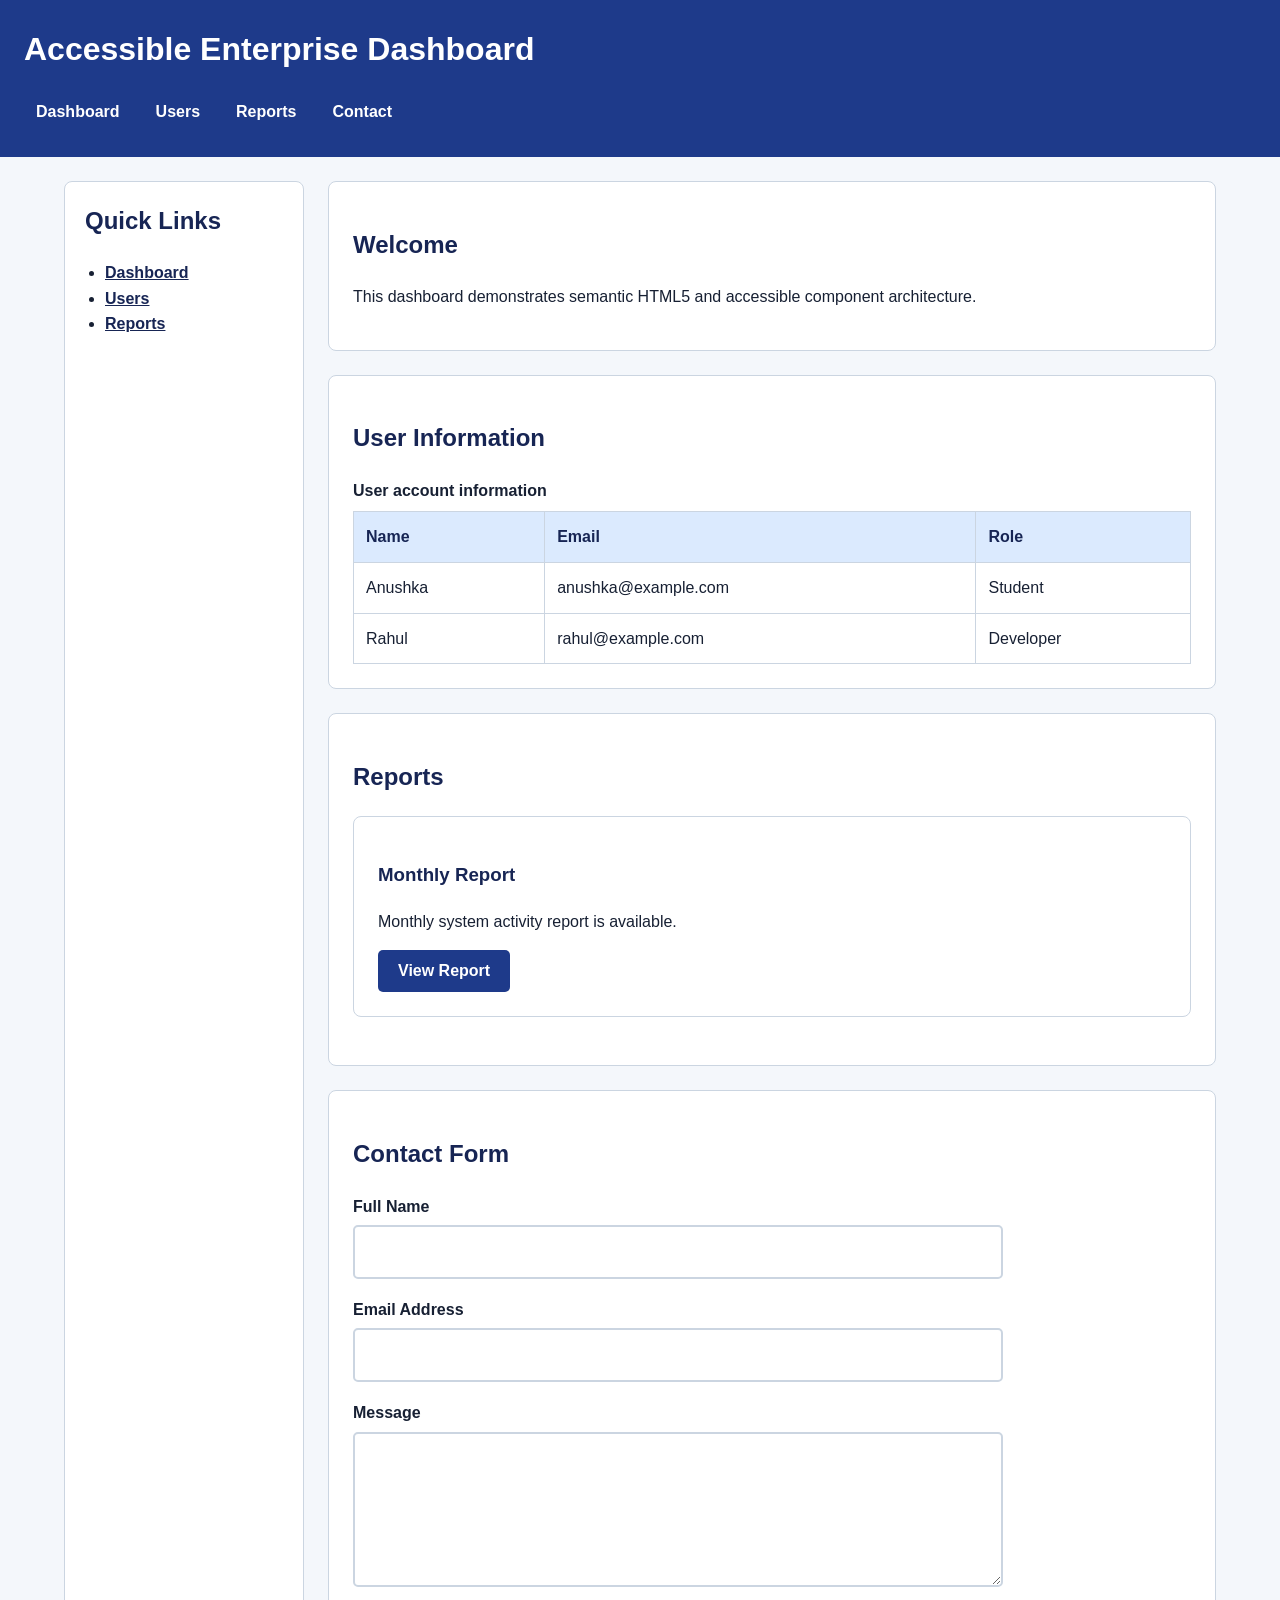
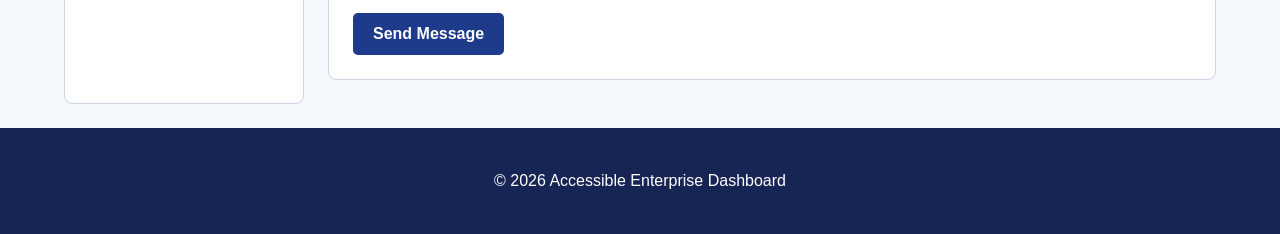
==== index.html @ ffc2b274 "sematic HTML and accessibility" ====
<!DOCTYPE html>
<html lang="en">
<head>
    <meta charset="UTF-8">
    <meta name="viewport" content="width=device-width, initial-scale=1.0">

    <title>Accessible Enterprise Dashboard</title>
    <link rel="stylesheet" href="style.css">
</head>

<body>

    <header>
        <h1>Accessible Enterprise Dashboard</h1>

        <nav aria-label="Main navigation">
            <a href="#dashboard">Dashboard</a>
            <a href="#users">Users</a>
            <a href="#reports">Reports</a>
            <a href="#contact">Contact</a>
        </nav>
    </header>

    <div class="layout">

        <aside aria-label="Sidebar navigation">
            <h2>Quick Links</h2>

            <ul>
                <li><a href="#dashboard">Dashboard</a></li>
                <li><a href="#users">Users</a></li>
                <li><a href="#reports">Reports</a></li>
            </ul>
        </aside>

        <main id="dashboard">

            <section aria-labelledby="welcome-heading">
                <h2 id="welcome-heading">Welcome</h2>
                <p>
                    This dashboard demonstrates semantic HTML5
                    and accessible component architecture.
                </p>
            </section>

            <section id="users" aria-labelledby="users-heading">
                <h2 id="users-heading">User Information</h2>

                <table>
                    <caption>User account information</caption>

                    <thead>
                        <tr>
                            <th scope="col">Name</th>
                            <th scope="col">Email</th>
                            <th scope="col">Role</th>
                        </tr>
                    </thead>

                    <tbody>
                        <tr>
                            <td>Anushka</td>
                            <td>anushka@example.com</td>
                            <td>Student</td>
                        </tr>

                        <tr>
                            <td>Rahul</td>
                            <td>rahul@example.com</td>
                            <td>Developer</td>
                        </tr>
                    </tbody>
                </table>
            </section>

            <section id="reports" aria-labelledby="reports-heading">
                <h2 id="reports-heading">Reports</h2>

                <article>
                    <h3>Monthly Report</h3>
                    <p>Monthly system activity report is available.</p>
                    <button type="button" id="openReport">
    View Report
</button>

<dialog id="reportDialog" aria-labelledby="dialogTitle">
    <h2 id="dialogTitle">Monthly Report</h2>

    <p>
        This report contains the monthly system activity
        and performance information.
    </p>

    <button type="button" id="closeReport">
        Close Report
    </button>
</dialog>
                </article>
            </section>

            <section id="contact" aria-labelledby="contact-heading">
                <h2 id="contact-heading">Contact Form</h2>

                <form>

                    <div>
                        <label for="name">Full Name</label>
                        <input
                            type="text"
                            id="name"
                            name="name"
                            required
                            aria-required="true"
                        >
                    </div>

                    <div>
                        <label for="email">Email Address</label>
                        <input
                            type="email"
                            id="email"
                            name="email"
                            required
                            aria-required="true"
                        >
                    </div>

                    <div>
                        <label for="message">Message</label>
                        <textarea
                            id="message"
                            name="message"
                            rows="5"
                            required
                            aria-required="true"
                        ></textarea>
                    </div>

                    <button type="submit">Send Message</button>

                </form>
            </section>

        </main>

    </div>

    <footer>
        <p>&copy; 2026 Accessible Enterprise Dashboard</p>
    </footer>
<script>
    const reportDialog = document.getElementById("reportDialog");
    const openReport = document.getElementById("openReport");
    const closeReport = document.getElementById("closeReport");

    openReport.addEventListener("click", () => {
        reportDialog.showModal();
    });

    closeReport.addEventListener("click", () => {
        reportDialog.close();
    });
</script>
</body>
</html>
---- style.css ----
/* =========================
   Design Tokens
   ========================= */

:root {
    --primary: #1e3a8a;
    --primary-dark: #172554;
    --background: #f4f7fb;
    --surface: #ffffff;
    --text: #172033;
    --muted: #475569;
    --border: #cbd5e1;
    --focus: #f59e0b;
    --success: #166534;
}

/* =========================
   Global Styles
   ========================= */

* {
    box-sizing: border-box;
}

html {
    scroll-behavior: smooth;
}

body {
    margin: 0;
    font-family: Arial, Helvetica, sans-serif;
    background: var(--background);
    color: var(--text);
    line-height: 1.6;
}

/* =========================
   Header & Navigation
   ========================= */

header {
    background: var(--primary);
    color: white;
    padding: 24px;
}

header h1 {
    margin: 0 0 16px;
    font-size: 2rem;
}

nav {
    display: flex;
    flex-wrap: wrap;
    gap: 12px;
}

nav a {
    color: white;
    font-weight: bold;
    text-decoration: none;
    padding: 8px 12px;
    border-radius: 4px;
}

nav a:hover {
    background: var(--primary-dark);
    text-decoration: underline;
}

/* =========================
   Main Layout
   ========================= */

.layout {
    display: grid;
    grid-template-columns: 240px 1fr;
    gap: 24px;
    max-width: 1200px;
    margin: 0 auto;
    padding: 24px;
}

/* =========================
   Sidebar
   ========================= */

aside {
    background: var(--surface);
    border: 1px solid var(--border);
    border-radius: 8px;
    padding: 20px;
}

aside h2 {
    margin-top: 0;
}

aside ul {
    padding-left: 20px;
}

aside a {
    color: var(--primary-dark);
    font-weight: bold;
}

/* =========================
   Content Sections
   ========================= */

main {
    min-width: 0;
}

section,
article {
    background: var(--surface);
    border: 1px solid var(--border);
    border-radius: 8px;
    padding: 24px;
    margin-bottom: 24px;
}

h2 {
    color: var(--primary-dark);
}

h3 {
    color: var(--primary-dark);
}

/* =========================
   Table
   ========================= */

table {
    width: 100%;
    border-collapse: collapse;
    margin-top: 16px;
    background: white;
}

caption {
    text-align: left;
    font-weight: bold;
    margin-bottom: 8px;
}

th,
td {
    border: 1px solid var(--border);
    padding: 12px;
    text-align: left;
}

th {
    background: #dbeafe;
    color: var(--primary-dark);
}

/* =========================
   Forms
   ========================= */

form {
    max-width: 650px;
}

form div {
    margin-bottom: 18px;
}

label {
    display: block;
    font-weight: bold;
    margin-bottom: 6px;
}

input,
textarea {
    width: 100%;
    padding: 12px;
    border: 2px solid var(--border);
    border-radius: 5px;
    font: inherit;
    color: var(--text);
    background: white;
}

textarea {
    resize: vertical;
}

/* =========================
   Buttons
   ========================= */

button {
    background: var(--primary);
    color: white;
    border: none;
    border-radius: 5px;
    padding: 12px 20px;
    font-size: 1rem;
    font-weight: bold;
    cursor: pointer;
}

button:hover {
    background: var(--primary-dark);
}

/* =========================
   Keyboard Focus
   ========================= */

a:focus-visible,
button:focus-visible,
input:focus-visible,
textarea:focus-visible {
    outline: 4px solid var(--focus);
    outline-offset: 3px;
}

/* =========================
   Footer
   ========================= */

footer {
    background: var(--primary-dark);
    color: white;
    text-align: center;
    padding: 24px;
}

/* =========================
   Mobile Responsive Design
   ========================= */

@media (max-width: 768px) {

    .layout {
        grid-template-columns: 1fr;
        padding: 16px;
    }

    header {
        padding: 20px 16px;
    }

    header h1 {
        font-size: 1.5rem;
    }

    nav {
        flex-direction: column;
    }

    nav a {
        display: block;
    }

    section,
    article {
        padding: 18px;
    }

    table {
        display: block;
        overflow-x: auto;
    }
}
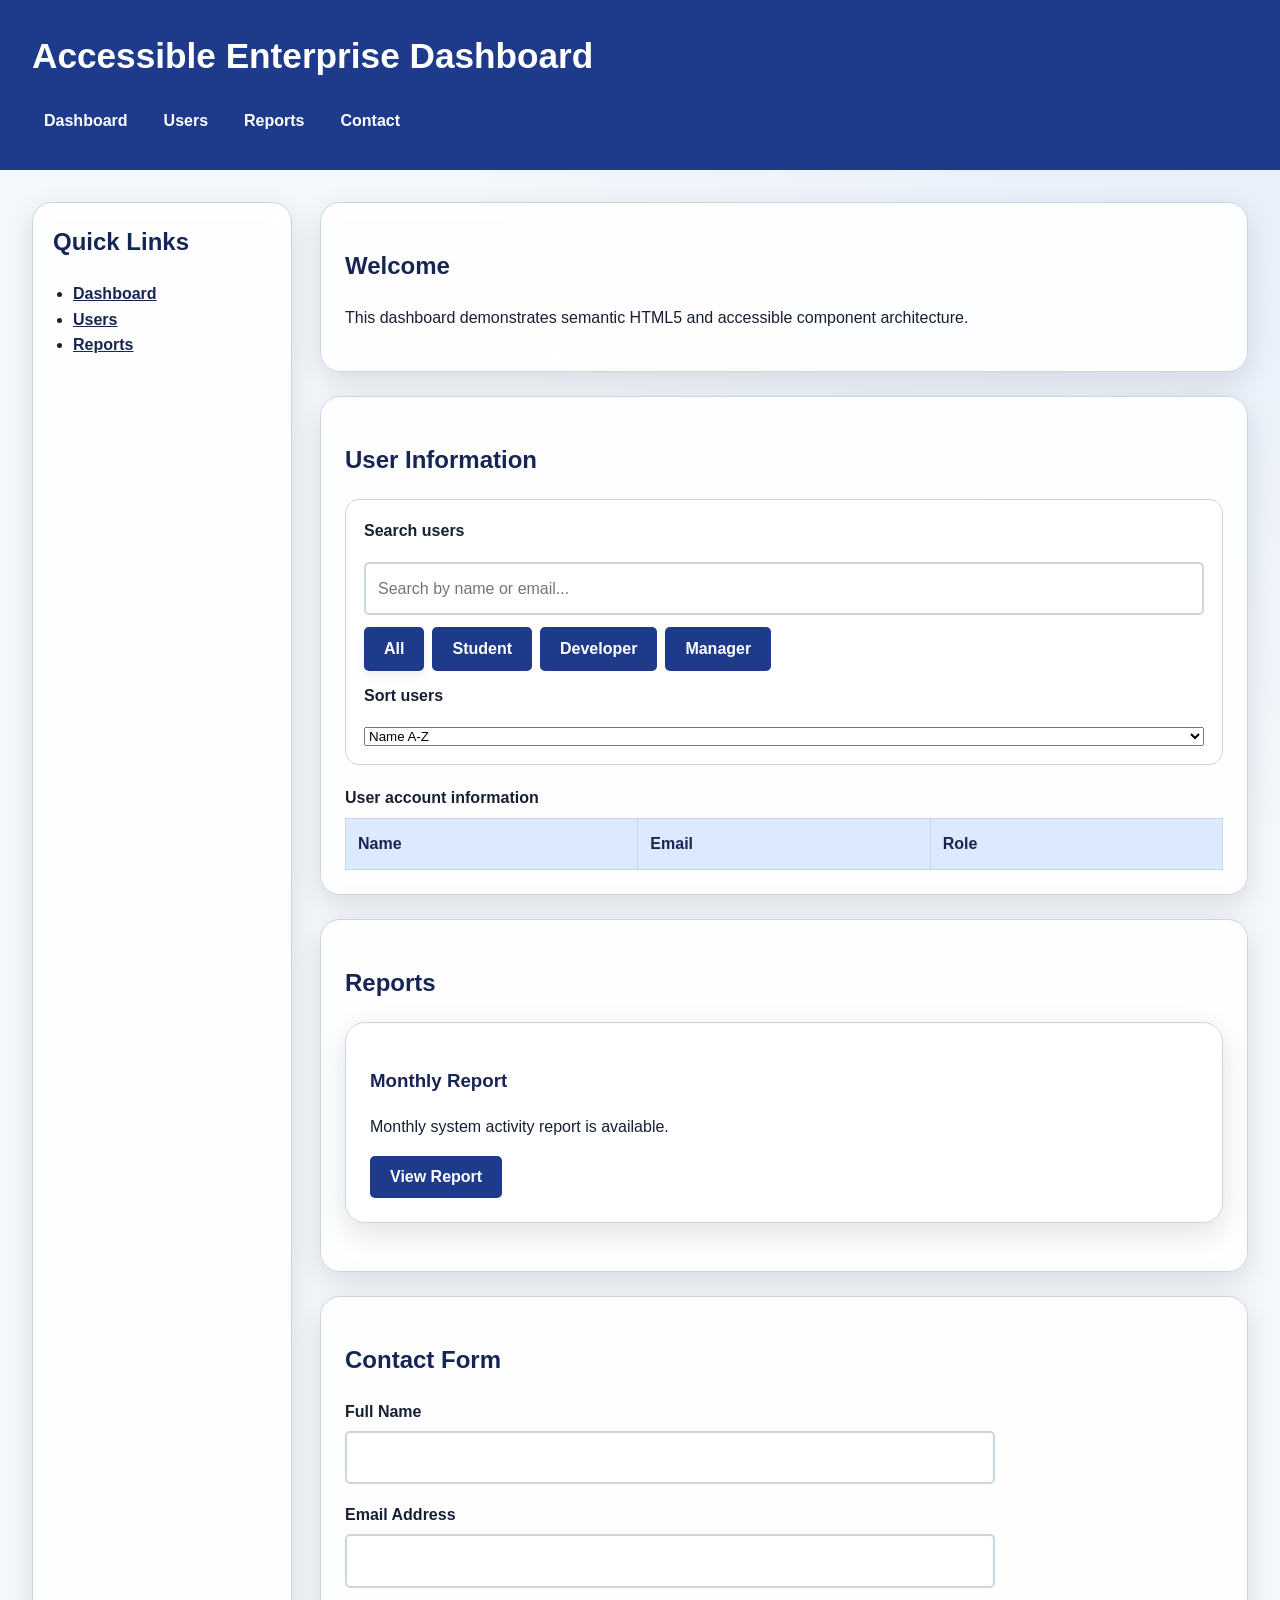
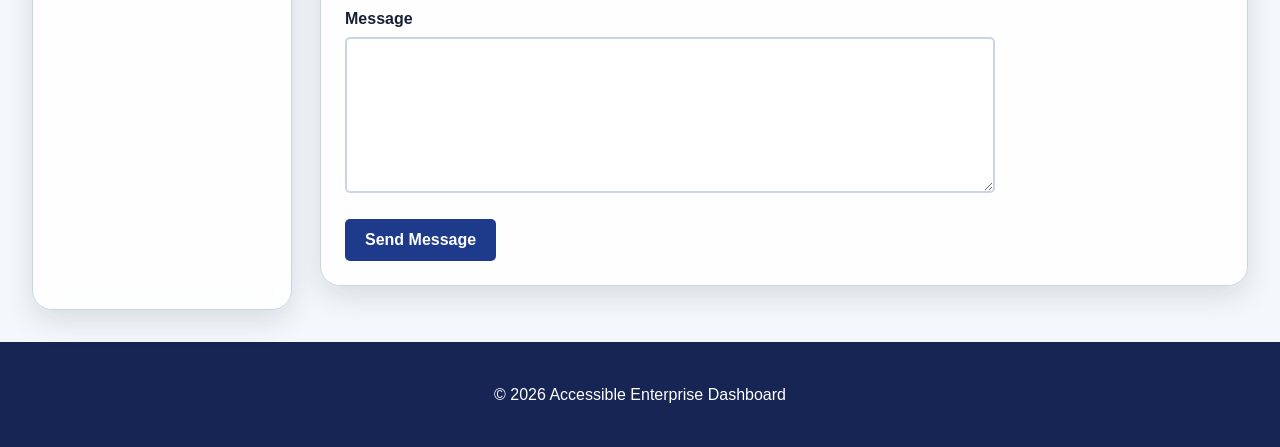
==== commit 45917560: "Complete Task 05 dynamic JavaScript API client" ====
--- a/index.html
+++ b/index.html
@@ -45,6 +45,64 @@
 
             <section id="users" aria-labelledby="users-heading">
                 <h2 id="users-heading">User Information</h2>
+                <div class="user-controls">
+
+    <label for="userSearch">Search users</label>
+
+    <input
+        type="search"
+        id="userSearch"
+        placeholder="Search by name or email..."
+        autocomplete="off"
+    >
+
+    <div class="role-filters" aria-label="Filter users by role">
+
+        <button
+            type="button"
+            data-role="All"
+            aria-pressed="true">
+            All
+        </button>
+
+        <button
+            type="button"
+            data-role="Student"
+            aria-pressed="false">
+            Student
+        </button>
+
+        <button
+            type="button"
+            data-role="Developer"
+            aria-pressed="false">
+            Developer
+        </button>
+
+        <button
+            type="button"
+            data-role="Manager"
+            aria-pressed="false">
+            Manager
+        </button>
+
+    </div>
+
+    <label for="userSort">Sort users</label>
+
+    <select id="userSort">
+        <option value="name-asc">Name A-Z</option>
+        <option value="name-desc">Name Z-A</option>
+        <option value="email-asc">Email A-Z</option>
+    </select>
+
+    <p id="loadingMessage" role="status" aria-live="polite" hidden>
+        Loading users...
+    </p>
+
+    <p id="errorMessage" role="alert" hidden></p>
+
+</div>
 
                 <table>
                     <caption>User account information</caption>
@@ -57,19 +115,8 @@
                         </tr>
                     </thead>
 
-                    <tbody>
-                        <tr>
-                            <td>Anushka</td>
-                            <td>anushka@example.com</td>
-                            <td>Student</td>
-                        </tr>
-
-                        <tr>
-                            <td>Rahul</td>
-                            <td>rahul@example.com</td>
-                            <td>Developer</td>
-                        </tr>
-                    </tbody>
+                    <tbody id="userTableBody">
+</tbody>
                 </table>
             </section>
 
@@ -161,5 +208,7 @@
         reportDialog.close();
     });
 </script>
+<script type="module" src="api.js"></script>
+<script type="module" src="app.js"></script>
 </body>
 </html>
--- a/style.css
+++ b/style.css
@@ -270,4 +270,364 @@
         display: block;
         overflow-x: auto;
     }
+}
+
+:root {
+  --primary: #1e3a8a;
+  --primary-dark: #172554;
+  --background: #f4f7fb;
+  --surface: rgba(255, 255, 255, 0.88);
+  --text: #172033;
+  --muted: #475569;
+  --border: #cbd5e1;
+  --focus: #f59e0b;
+
+  --space-xs: 4px;
+  --space-sm: 8px;
+  --space-md: 16px;
+  --space-lg: 24px;
+  --space-xl: 32px;
+
+  --radius-sm: 8px;
+  --radius-md: 14px;
+  --radius-lg: 20px;
+
+  --shadow-sm: 0 4px 12px rgba(15, 23, 42, 0.08);
+  --shadow-md: 0 10px 30px rgba(15, 23, 42, 0.12);
+}
+
+/* Global responsive safety */
+html {
+  width: 100%;
+  max-width: 100%;
+  overflow-x: hidden;
+}
+
+body {
+  width: 100%;
+  max-width: 100%;
+  overflow-x: hidden;
+  background:
+    radial-gradient(circle at top right, rgba(59, 130, 246, 0.08), transparent 35%),
+    var(--background);
+}
+
+/* Smooth UI transitions */
+a,
+button,
+input,
+textarea,
+section,
+article,
+aside {
+  transition:
+    background-color 0.25s ease,
+    color 0.25s ease,
+    border-color 0.25s ease,
+    box-shadow 0.25s ease,
+    transform 0.25s ease;
+}
+
+/* Glassmorphism surfaces */
+section,
+article,
+aside {
+  background: var(--surface);
+  backdrop-filter: blur(10px);
+  -webkit-backdrop-filter: blur(10px);
+  box-shadow: var(--shadow-sm);
+  border-radius: var(--radius-md);
+}
+
+/* Hover effect */
+section:hover,
+article:hover,
+aside:hover {
+  box-shadow: var(--shadow-md);
+}
+
+/* Navigation hover */
+nav a:hover {
+  transform: translateY(-2px);
+}
+
+/* Button hover */
+button:hover {
+  transform: translateY(-2px);
+  box-shadow: var(--shadow-sm);
+}
+
+/* Responsive tables without page overflow */
+table {
+  width: 100%;
+  max-width: 100%;
+  table-layout: fixed;
+}
+
+th,
+td {
+  overflow-wrap: anywhere;
+  word-break: break-word;
+}
+
+/* Responsive images */
+img,
+svg {
+  max-width: 100%;
+  height: auto;
+}
+
+/* =========================================
+   320px - SMALL MOBILE
+   ========================================= */
+
+@media (max-width: 479px) {
+
+  header {
+    padding: 16px 12px;
+  }
+
+  header h1 {
+    font-size: 1.3rem;
+  }
+
+  .layout {
+    grid-template-columns: 1fr;
+    gap: 14px;
+    padding: 12px;
+  }
+
+  aside,
+  section,
+  article {
+    padding: 14px;
+    margin-bottom: 14px;
+  }
+
+  nav {
+    gap: 6px;
+  }
+
+  nav a {
+    width: 100%;
+    text-align: center;
+    padding: 10px;
+  }
+
+  h2 {
+    font-size: 1.25rem;
+  }
+
+  h3 {
+    font-size: 1.05rem;
+  }
+
+  table {
+    font-size: 0.78rem;
+  }
+
+  th,
+  td {
+    padding: 7px;
+  }
+
+  button {
+    width: 100%;
+    min-height: 44px;
+  }
+
+  input,
+  textarea {
+    min-height: 44px;
+  }
+
+  footer {
+    padding: 18px 12px;
+  }
+}
+
+/* =========================================
+   768px - TABLET
+   ========================================= */
+
+@media (min-width: 480px) and (max-width: 767px) {
+
+  .layout {
+    grid-template-columns: 1fr;
+    padding: 18px;
+  }
+
+  nav {
+    flex-direction: row;
+    flex-wrap: wrap;
+  }
+
+  nav a {
+    flex: 1 1 140px;
+    text-align: center;
+  }
+
+  section,
+  article,
+  aside {
+    padding: 20px;
+  }
+}
+
+/* =========================================
+   1024px - DESKTOP / LAPTOP
+   ========================================= */
+
+@media (min-width: 768px) and (max-width: 1023px) {
+
+  .layout {
+    grid-template-columns: 200px 1fr;
+    gap: 18px;
+    max-width: 100%;
+    padding: 20px;
+  }
+
+  section,
+  article {
+    padding: 20px;
+  }
+
+  header {
+    padding: 22px;
+  }
+}
+
+/* =========================================
+   1440px - LARGE DESKTOP
+   ========================================= */
+
+@media (min-width: 1024px) {
+
+  .layout {
+    grid-template-columns: 260px minmax(0, 1fr);
+    max-width: 1440px;
+    gap: 28px;
+    padding: 32px;
+  }
+
+  section,
+  article,
+  aside {
+    border-radius: var(--radius-lg);
+    box-shadow: var(--shadow-md);
+  }
+
+  header {
+    padding: 28px 32px;
+  }
+
+  header h1 {
+    font-size: 2.2rem;
+  }
+}
+
+/* =========================================
+   DARK THEME
+   ========================================= */
+
+@media (prefers-color-scheme: dark) {
+
+  :root {
+    --background: #0f172a;
+    --surface: rgba(30, 41, 59, 0.88);
+    --text: #f8fafc;
+    --muted: #cbd5e1;
+    --border: #475569;
+    --primary: #3b82f6;
+    --primary-dark: #1e3a8a;
+  }
+
+  body {
+    background:
+      radial-gradient(circle at top right, rgba(59, 130, 246, 0.15), transparent 35%),
+      var(--background);
+  }
+
+  input,
+  textarea,
+  table {
+    background: #1e293b;
+    color: var(--text);
+  }
+
+  th {
+    background: #1e3a8a;
+    color: #ffffff;
+  }
+}
+
+/* Accessibility: reduce animation when requested */
+@media (prefers-reduced-motion: reduce) {
+
+  *,
+  *::before,
+  *::after {
+    scroll-behavior: auto !important;
+    transition: none !important;
+    animation: none !important;
+  }
+}
+.user-controls {
+    display: grid;
+    gap: 12px;
+    margin-bottom: 20px;
+    padding: 18px;
+    border: 1px solid var(--border);
+    border-radius: var(--radius-md);
+    background: var(--surface);
+}
+
+.user-controls input,
+.user-controls select {
+    width: 100%;
+    max-width: 100%;
+    box-sizing: border-box;
+}
+
+.role-filters {
+    display: flex;
+    flex-wrap: wrap;
+    gap: 8px;
+}
+
+.role-filters button {
+    width: auto;
+    min-height: 44px;
+}
+
+.role-filters button[aria-pressed="true"] {
+    background: var(--primary);
+    color: white;
+    box-shadow: var(--shadow-sm);
+}
+
+#loadingMessage {
+    padding: 12px;
+    border-radius: var(--radius-sm);
+    background: rgba(59, 130, 246, 0.1);
+}
+
+#errorMessage {
+    padding: 12px;
+    border-radius: var(--radius-sm);
+    background: rgba(220, 38, 38, 0.12);
+}
+
+#userTableBody tr:hover td {
+    background: rgba(59, 130, 246, 0.08);
+}
+
+@media (max-width: 480px) {
+    .role-filters {
+        flex-direction: column;
+    }
+
+    .role-filters button {
+        width: 100%;
+    }
 }
